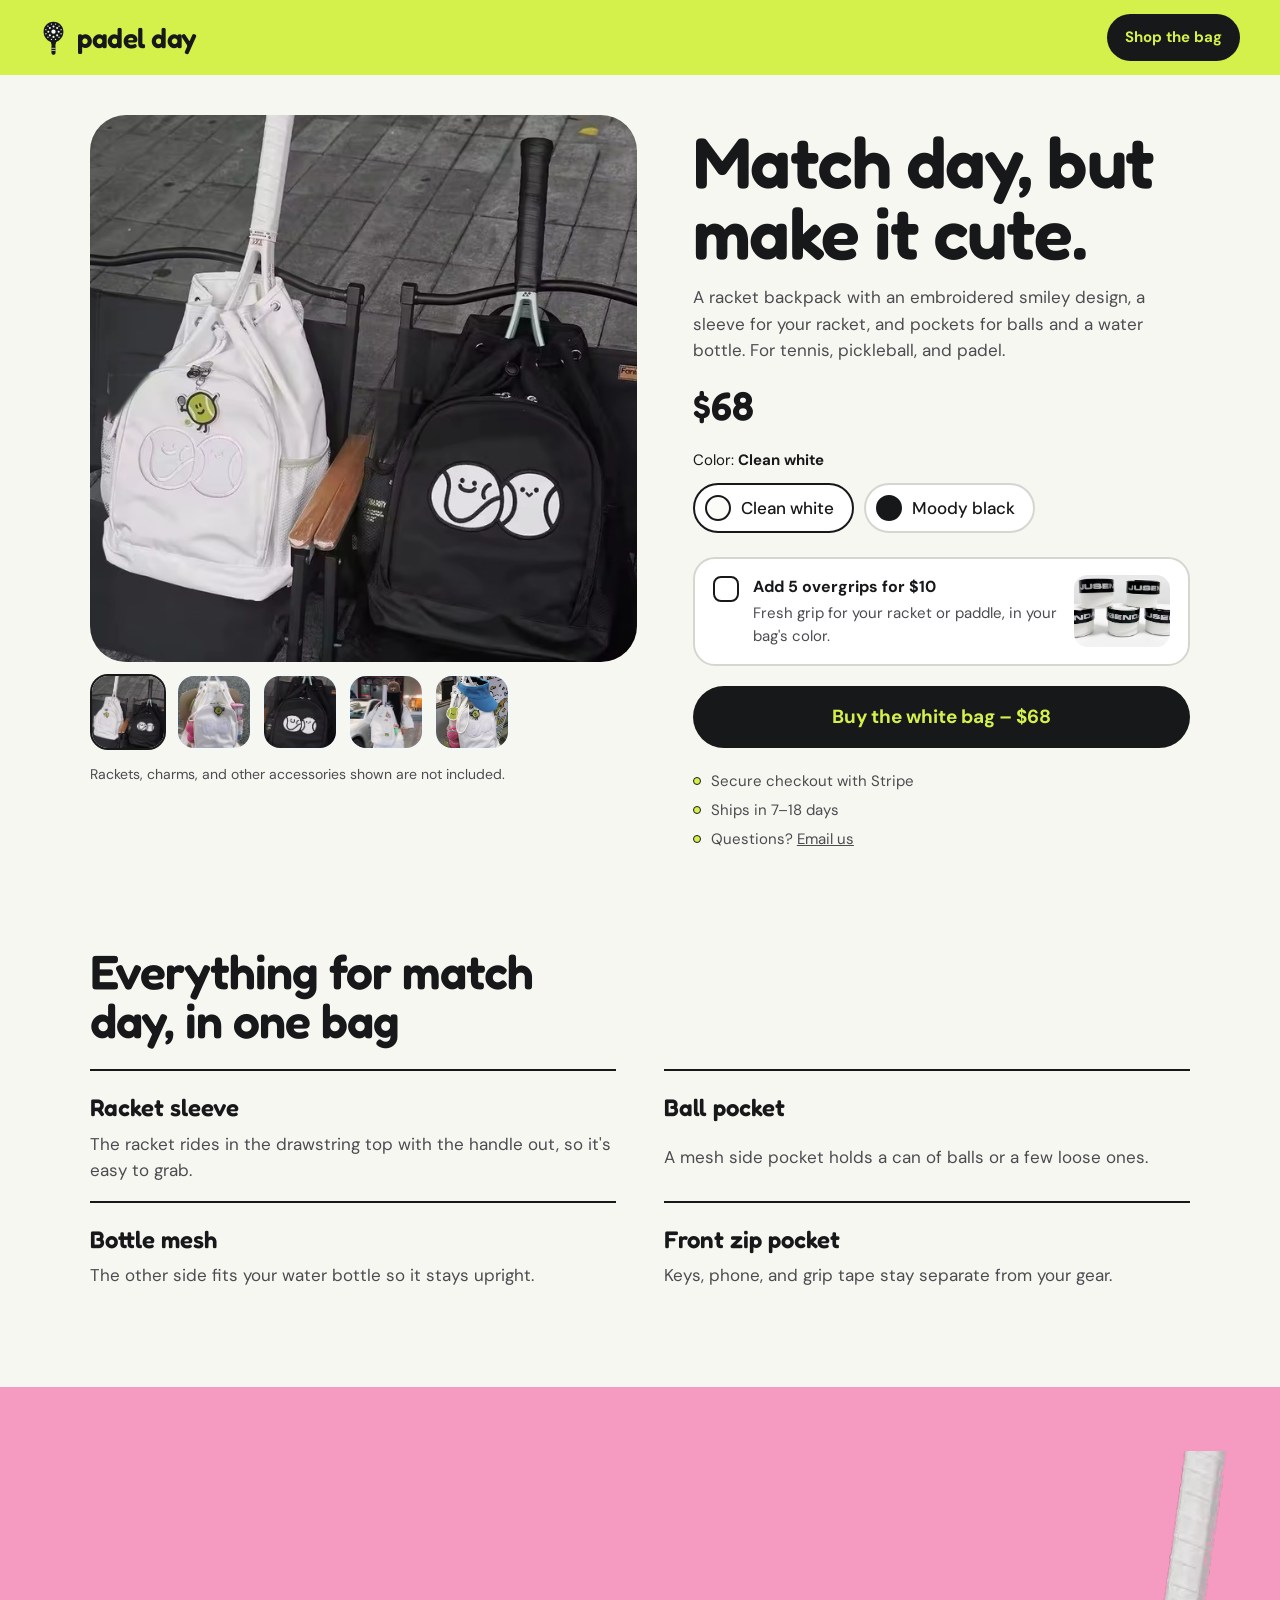
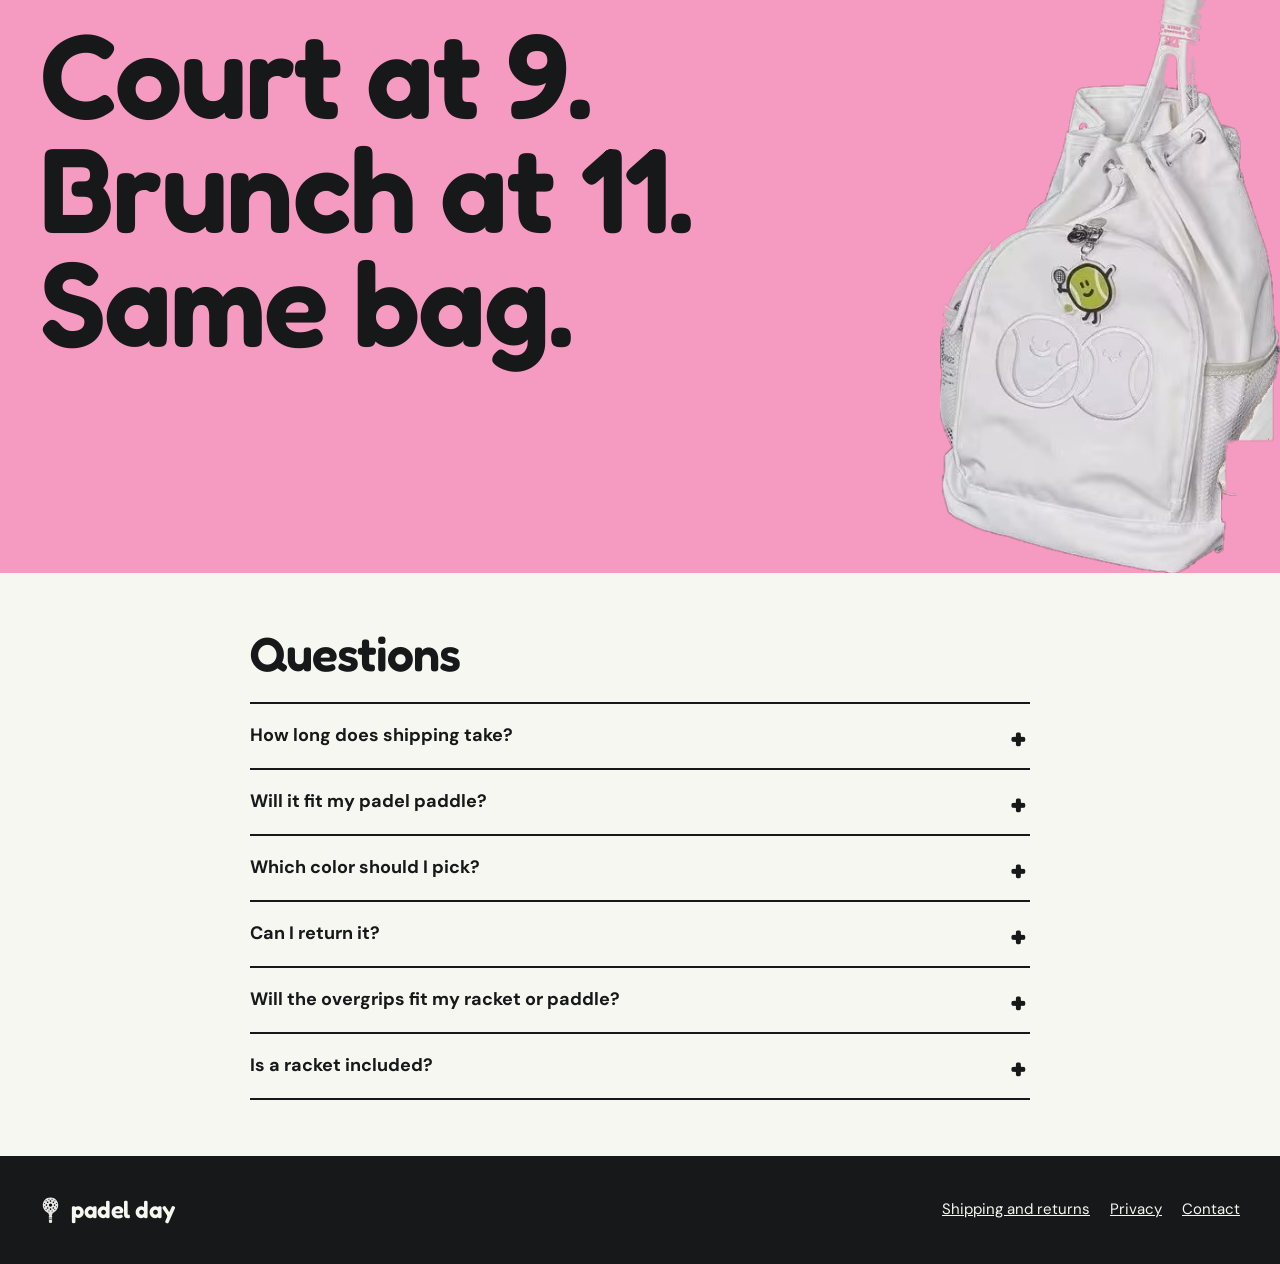
==== index.html @ 88f04462 "Add contact email and write shipping, returns, and privacy policies Replace every placeholder: conta" ====
<!doctype html>
<html lang="en">
<head>
<meta charset="utf-8">
<meta name="viewport" content="width=device-width, initial-scale=1, viewport-fit=cover">
<title>Padel Day | The cute racket backpack</title>
<meta name="description" content="A racket backpack with a cute embroidered design, a racket sleeve, ball pocket, and bottle mesh. For tennis, pickleball, and padel.">
<meta property="og:title" content="Padel Day | Match day, but make it cute">
<meta property="og:description" content="The cute racket backpack in clean white or moody black.">
<meta property="og:image" content="/images/both.jpg">
<link rel="icon" href="/favicon.svg" type="image/svg+xml">
<link rel="preconnect" href="https://fonts.googleapis.com">
<link rel="preconnect" href="https://fonts.gstatic.com" crossorigin>
<link href="https://fonts.googleapis.com/css2?family=Fredoka:wght@500;600&family=DM+Sans:opsz,wght@9..40,400;9..40,500;9..40,700&display=swap" rel="stylesheet">
<link rel="stylesheet" href="/styles.css">
<script src="/config.js"></script>
<script src="/pixel.js"></script>
</head>
<body>

<header class="site-header">
  <a class="brand" href="/" aria-label="Padel Day home">
    <img src="/logo-icon.svg" alt="" width="27" height="36">
    <span>padel day</span>
  </a>
  <a class="header-buy" href="#buy">Shop the bag</a>
</header>

<main>
  <section class="product" id="buy">
    <div class="gallery">
      <div class="gallery-main">
        <img id="main-image" src="/images/both.jpg" alt="White and black Padel Day racket backpacks side by side" width="900" height="900">
      </div>
      <div class="thumbs" role="group" aria-label="Product photos">
        <button type="button" class="thumb is-active" data-src="/images/both.jpg" data-alt="White and black Padel Day racket backpacks side by side" aria-label="Show both colors">
          <img src="/images/both.jpg" alt="" width="120" height="120">
        </button>
        <button type="button" class="thumb" data-src="/images/white.jpg" data-alt="White Padel Day racket backpack with ball and bottle in the side pockets" aria-label="Show the white bag">
          <img src="/images/white.jpg" alt="" width="120" height="116">
        </button>
        <button type="button" class="thumb" data-src="/images/black.jpg" data-alt="Black Padel Day racket backpack with a racket in the top" aria-label="Show the black bag">
          <img src="/images/black.jpg" alt="" width="90" height="136">
        </button>
        <button type="button" class="thumb" data-src="/images/lifestyle.jpg" data-alt="Someone wearing the white Padel Day racket backpack" aria-label="Show the bag being worn">
          <img src="/images/lifestyle.jpg" alt="" width="120" height="120">
        </button>
        <button type="button" class="thumb" data-src="/images/store.jpg" data-alt="White Padel Day racket backpack with a visor and balls" aria-label="Show the white bag styled with a visor">
          <img src="/images/store.jpg" alt="" width="90" height="120">
        </button>
      </div>
      <p class="gallery-note">Rackets, charms, and other accessories shown are not included.</p>
    </div>

    <div class="buy-box">
      <h1>Match day, but make it cute.</h1>
      <p class="lede">A racket backpack with an embroidered smiley design, a sleeve for your racket, and pockets for balls and a water bottle. For tennis, pickleball, and padel.</p>

      <p class="price"><span data-price>$68</span></p>

      <fieldset class="colors">
        <legend>Color: <strong id="color-name">Clean white</strong></legend>
        <div class="swatches">
          <label class="swatch">
            <input type="radio" name="color" value="white" checked>
            <span class="swatch-dot swatch-white" aria-hidden="true"></span>
            <span>Clean white</span>
          </label>
          <label class="swatch">
            <input type="radio" name="color" value="black">
            <span class="swatch-dot swatch-black" aria-hidden="true"></span>
            <span>Moody black</span>
          </label>
        </div>
      </fieldset>

      <label class="addon" id="addon" hidden>
        <input type="checkbox" id="addon-input">
        <span class="addon-box" aria-hidden="true"></span>
        <span class="addon-text">
          <strong>Add <span data-addon-name>5 overgrips</span> for <span data-addon-price>$10</span></strong>
          <span>Fresh grip for your racket or paddle, in your bag's color.</span>
          <span class="addon-note" data-addon-note></span>
        </span>
        <img class="addon-img" id="addon-img" src="/images/grips-white.jpg" alt="White overgrip rolls" width="720" height="410">
      </label>

      <a class="buy-button" id="buy-button" href="#">Buy the white bag</a>
      <p class="checkout-msg" id="checkout-msg" role="status" hidden></p>

      <ul class="assurances">
        <li>Secure checkout with Stripe</li>
        <li>Ships in <span data-shipping>7–18 days</span></li>
        <li>Questions? <a data-email href="mailto:jaylonw.lv@gmail.com">Email us</a></li>
      </ul>
    </div>
  </section>

  <section class="fits">
    <h2>Everything for match day, in one bag</h2>
    <dl class="fit-list">
      <div>
        <dt>Racket sleeve</dt>
        <dd>The racket rides in the drawstring top with the handle out, so it's easy to grab.</dd>
      </div>
      <div>
        <dt>Ball pocket</dt>
        <dd>A mesh side pocket holds a can of balls or a few loose ones.</dd>
      </div>
      <div>
        <dt>Bottle mesh</dt>
        <dd>The other side fits your water bottle so it stays upright.</dd>
      </div>
      <div>
        <dt>Front zip pocket</dt>
        <dd>Keys, phone, and grip tape stay separate from your gear.</dd>
      </div>
    </dl>
  </section>

  <section class="band" aria-label="Court to brunch">
    <p class="band-line">Court at 9.<br>Brunch at 11.<br>Same bag.</p>
    <img src="/images/white-cutout.png" alt="" width="374" height="795" loading="lazy">
  </section>

  <section class="faq">
    <h2>Questions</h2>
    <details>
      <summary>How long does shipping take?</summary>
      <p>Orders ship in <span data-shipping>7–18 days</span>. You'll get a tracking link by email once your bag is on the way.</p>
    </details>
    <details>
      <summary>Will it fit my padel paddle?</summary>
      <p>The bag is built around a racket sleeve in the drawstring top, and a padel paddle rides in the top the same way, with the handle out. Padel paddles are wider and thicker than tennis rackets, so if you're unsure about your model, <a data-email href="mailto:jaylonw.lv@gmail.com">email us</a> before you order and we'll help you check.</p>
    </details>
    <details>
      <summary>Which color should I pick?</summary>
      <p>Clean white is the brighter, cuter look. Moody black hides court dust and goes with everything.</p>
    </details>
    <details>
      <summary>Can I return it?</summary>
      <p>Yes. You have 30 days from delivery to return an unused bag in its original condition for a full refund. Email us first and we'll send you return instructions. If your bag arrives damaged or isn't what you ordered, we'll replace or refund it at no cost to you. See the full <a href="/policies">shipping and returns policy</a>.</p>
    </details>
    <details>
      <summary>Will the overgrips fit my racket or paddle?</summary>
      <p>Yes. Overgrips wrap over the handle of tennis rackets, pickleball paddles, and padel paddles. Regular players usually swap them every few weeks.</p>
    </details>
    <details>
      <summary>Is a racket included?</summary>
      <p>No. You get the bag, plus overgrips if you add them. The rackets and the bag charm in the photos are there to show how it looks in use.</p>
    </details>
  </section>
</main>

<footer class="site-footer">
  <div class="brand brand-footer">
    <img src="/logo-icon.svg" alt="" width="21" height="28">
    <span>padel day</span>
  </div>
  <nav aria-label="Footer">
    <a href="/policies">Shipping and returns</a>
    <a href="/policies#privacy">Privacy</a>
    <a data-email href="mailto:jaylonw.lv@gmail.com">Contact</a>
  </nav>
</footer>

<div class="sticky-buy" id="sticky-buy">
  <span><strong data-price>$68</strong> <span class="sticky-color" id="sticky-color">White</span></span>
  <a class="buy-button buy-button-small" href="#buy">Buy now</a>
</div>

<script src="/main.js"></script>
</body>
</html>
---- styles.css ----
:root {
  --lime: #D4F04A;
  --pink: #F59AC0;
  --ink: #17181A;
  --paper: #F7F7F2;
  --photo: #F2F7F7;
  --muted: #4A4C50;
  --display: "Fredoka", "Nunito", "Arial Rounded MT Bold", sans-serif;
  --body: "DM Sans", "Helvetica Neue", Helvetica, sans-serif;
  --radius-lg: 36px;
  --radius-pill: 999px;
}

*, *::before, *::after { box-sizing: border-box; }
html { scroll-behavior: smooth; scroll-padding-top: calc(80px + env(safe-area-inset-top, 0px)); }
body {
  margin: 0;
  background: var(--paper);
  color: var(--ink);
  font-family: var(--body);
  font-size: 17px;
  line-height: 1.55;
  -webkit-font-smoothing: antialiased;
  padding-bottom: calc(84px + env(safe-area-inset-bottom, 0px));
}
img { max-width: 100%; display: block; }
a { color: inherit; }
:focus-visible { outline: 3px solid var(--ink); outline-offset: 3px; border-radius: 6px; }

/* Header */
.site-header {
  position: sticky; top: 0; z-index: 10;
  display: flex; align-items: center; justify-content: space-between;
  padding: calc(14px + env(safe-area-inset-top, 0px)) 20px 14px;
  background: var(--lime);
}
.brand { display: inline-flex; align-items: center; gap: 10px; text-decoration: none; }
.brand span { font-family: var(--display); font-weight: 600; font-size: 28px; letter-spacing: -0.5px; line-height: 1; }
.header-buy {
  font-weight: 700; font-size: 15px; text-decoration: none;
  background: var(--ink); color: var(--lime);
  padding: 12px 18px; border-radius: var(--radius-pill); min-height: 44px; display: inline-flex; align-items: center;
}

/* Product */
.product {
  display: grid; grid-template-columns: minmax(0, 1fr); gap: 28px;
  padding: 20px 20px 48px;
  max-width: 1180px; margin: 0 auto;
}
.gallery-main {
  background: var(--photo); border-radius: var(--radius-lg); overflow: hidden;
  aspect-ratio: 1 / 1;
}
.gallery-main img { width: 100%; height: 100%; object-fit: cover; }
.thumbs { display: flex; gap: 10px; margin-top: 12px; overflow-x: auto; padding-bottom: 4px; }
.thumb {
  flex: none; width: 76px; height: 76px; padding: 0; border: 2px solid transparent; border-radius: 18px;
  background: var(--photo); overflow: hidden; cursor: pointer;
}
.thumb img { width: 100%; height: 100%; object-fit: cover; }
.thumb.is-active { border-color: var(--ink); }
.gallery-note { margin: 10px 0 0; font-size: 14px; color: var(--muted); }

.buy-box h1 {
  font-family: var(--display); font-weight: 600;
  font-size: clamp(44px, 9vw, 72px); line-height: 0.98; letter-spacing: -1.5px;
  margin: 0 0 16px; max-width: 12ch;
}
.lede { margin: 0 0 22px; color: var(--muted); max-width: 46ch; }
.price { display: flex; align-items: center; flex-wrap: wrap; gap: 12px; margin: 0 0 24px; }
.price [data-price] { font-family: var(--display); font-weight: 600; font-size: 40px; line-height: 1; }
.price-note { background: var(--pink); font-weight: 700; font-size: 14px; padding: 6px 12px; border-radius: var(--radius-pill); }

.colors { border: 0; padding: 0; margin: 0 0 24px; }
.colors legend { padding: 0; margin-bottom: 10px; font-size: 15px; }
.swatches { display: flex; gap: 10px; flex-wrap: wrap; }
.swatch {
  position: relative; display: inline-flex; align-items: center; gap: 10px;
  padding: 10px 18px 10px 10px; min-height: 48px;
  border: 2px solid #D5D6D0; border-radius: var(--radius-pill); background: #fff;
  cursor: pointer; font-weight: 500;
}
.swatch input { position: absolute; opacity: 0; inset: 0; margin: 0; cursor: pointer; }
.swatch:has(input:checked) { border-color: var(--ink); }
.swatch:has(input:focus-visible) { outline: 3px solid var(--ink); outline-offset: 3px; }
.swatch-dot { width: 26px; height: 26px; border-radius: 50%; border: 2px solid var(--ink); }
.swatch-white { background: #FBFBF8; }
.swatch-black { background: var(--ink); }

.addon {
  position: relative; display: flex; align-items: flex-start; gap: 14px;
  margin: 0 0 20px; padding: 16px 18px;
  background: #fff; border: 2px solid #D5D6D0; border-radius: 22px; cursor: pointer;
}
.addon[hidden] { display: none; }
.addon:has(input:checked) { border-color: var(--ink); background: #FBFDEB; }
.addon:has(input:focus-visible) { outline: 3px solid var(--ink); outline-offset: 3px; }
.addon input { position: absolute; opacity: 0; inset: 0; margin: 0; cursor: pointer; }
.addon-box {
  flex: none; width: 26px; height: 26px; margin-top: 1px;
  border: 2px solid var(--ink); border-radius: 8px; background: #fff;
}
.addon:has(input:checked) .addon-box {
  background: var(--ink) url("data:image/svg+xml,%3Csvg xmlns='http://www.w3.org/2000/svg' viewBox='0 0 24 24' fill='none' stroke='%23D4F04A' stroke-width='3.5' stroke-linecap='round' stroke-linejoin='round'%3E%3Cpath d='M5 12.5l4.5 4.5L19 7'/%3E%3C/svg%3E") center / 18px no-repeat;
}
.addon-text { display: grid; gap: 2px; font-size: 15px; color: var(--muted); }
.addon-text { flex: 1; }
.addon-text strong { color: var(--ink); font-size: 16px; }
.addon-note { font-size: 13px; }
.addon-note:empty { display: none; }
.addon-img {
  flex: none; width: 96px; height: 72px; object-fit: cover;
  border-radius: 14px; background: #fff;
}

.buy-button {
  display: flex; align-items: center; justify-content: center;
  width: 100%; min-height: 60px; padding: 16px 28px;
  background: var(--ink); color: var(--lime);
  font-weight: 700; font-size: 19px; text-decoration: none; text-align: center;
  border-radius: var(--radius-pill);
  transition: transform 0.12s ease;
}
.buy-button:active { transform: scale(0.98); }
.checkout-msg { margin: 12px 0 0; font-size: 15px; background: #FFF4CC; padding: 10px 14px; border-radius: 14px; }
.assurances { list-style: none; padding: 0; margin: 22px 0 0; display: grid; gap: 6px; font-size: 15px; color: var(--muted); }
.assurances li::before { content: ""; display: inline-block; width: 8px; height: 8px; margin-right: 10px; border-radius: 50%; background: var(--lime); border: 1.5px solid var(--ink); vertical-align: 1px; }

/* What fits */
.fits { max-width: 1180px; margin: 0 auto; padding: 24px 20px 56px; }
.fits h2, .faq h2 {
  font-family: var(--display); font-weight: 600; font-size: clamp(32px, 6vw, 48px);
  line-height: 1.02; letter-spacing: -1px; margin: 0 0 24px; max-width: 18ch;
}
.fit-list { margin: 0; display: grid; gap: 0; }
.fit-list > div { padding: 18px 0; border-top: 2px solid var(--ink); display: grid; gap: 4px; }
.fit-list dt { font-family: var(--display); font-weight: 600; font-size: 24px; }
.fit-list dd { margin: 0; color: var(--muted); max-width: 52ch; }

/* The bold moment */
.band {
  background: var(--pink); overflow: hidden;
  display: grid; grid-template-columns: 1fr auto; align-items: end;
  padding: 48px 0 0 20px; gap: 12px;
}
.band-line {
  margin: 0 0 48px; align-self: center;
  font-family: var(--display); font-weight: 600;
  font-size: clamp(44px, 11vw, 120px); line-height: 0.95; letter-spacing: -2px;
}
.band img { width: clamp(140px, 30vw, 340px); height: auto; }

/* FAQ */
.faq { max-width: 820px; margin: 0 auto; padding: 56px 20px; }
.faq details { border-top: 2px solid var(--ink); }
.faq details:last-of-type { border-bottom: 2px solid var(--ink); }
.faq summary {
  cursor: pointer; list-style: none; padding: 18px 40px 18px 0; position: relative;
  font-weight: 700; font-size: 18px; min-height: 44px;
}
.faq summary::-webkit-details-marker { display: none; }
.faq summary::after {
  content: "+"; position: absolute; right: 4px; top: 50%; transform: translateY(-50%);
  font-family: var(--display); font-size: 30px; line-height: 1; transition: transform 0.2s ease;
}
.faq details[open] summary::after { transform: translateY(-50%) rotate(45deg); }
.faq details p { margin: 0 0 20px; color: var(--muted); max-width: 60ch; }

/* Footer */
.site-footer {
  background: var(--ink); color: var(--paper);
  padding: 40px 20px; display: flex; flex-wrap: wrap; gap: 20px; align-items: center; justify-content: space-between;
}
.brand-footer img { filter: invert(1); }
.brand-footer span { font-size: 24px; }
.site-footer nav { display: flex; flex-wrap: wrap; gap: 8px 20px; font-size: 15px; }

/* Sticky buy bar (mobile) */
.sticky-buy {
  position: fixed; left: 0; right: 0; bottom: 0; z-index: 20;
  display: flex; align-items: center; justify-content: space-between; gap: 16px;
  padding: 12px 16px calc(12px + env(safe-area-inset-bottom, 0px));
  background: var(--paper); border-top: 2px solid var(--ink);
  transform: translateY(110%); transition: transform 0.25s ease;
}
.sticky-buy.is-visible { transform: translateY(0); }
.sticky-buy strong { font-family: var(--display); font-weight: 600; font-size: 24px; }
.sticky-color { color: var(--muted); font-size: 15px; margin-left: 4px; }
.buy-button-small { width: auto; min-height: 48px; font-size: 16px; padding: 12px 24px; }

/* Desktop */
@media (min-width: 900px) {
  body { padding-bottom: 0; }
  .site-header { padding-left: 40px; padding-right: 40px; }
  .product { grid-template-columns: minmax(0, 1.1fr) minmax(0, 1fr); gap: 56px; padding: 40px 40px 72px; align-items: start; }
  .buy-box { position: sticky; top: 100px; padding-top: 12px; }
  .fits { padding: 24px 40px 80px; }
  .fit-list { grid-template-columns: 1fr 1fr; column-gap: 48px; }
  .band { padding: 64px 0 0 40px; }
  .site-footer { padding: 40px; }
  .sticky-buy { display: none; }
}

@media (prefers-reduced-motion: reduce) {
  html { scroll-behavior: auto; }
  * { transition: none !important; }
}
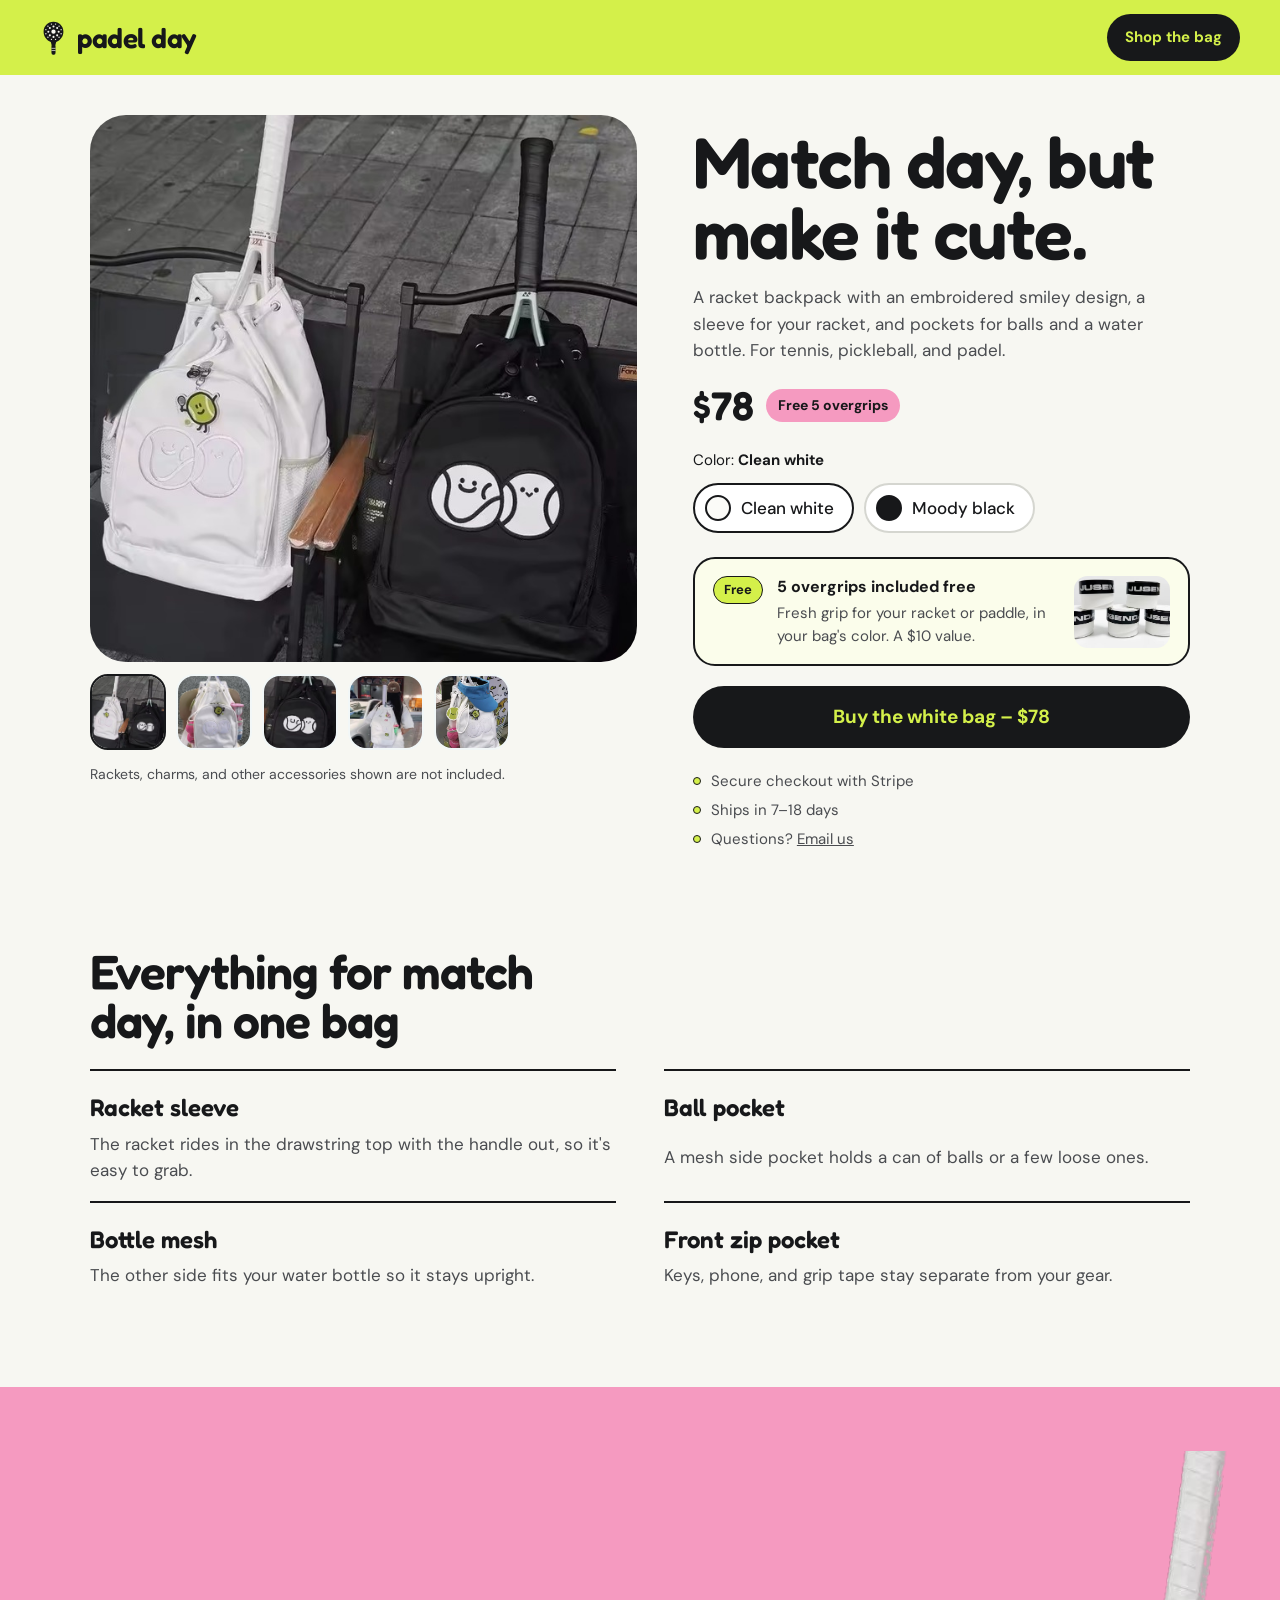
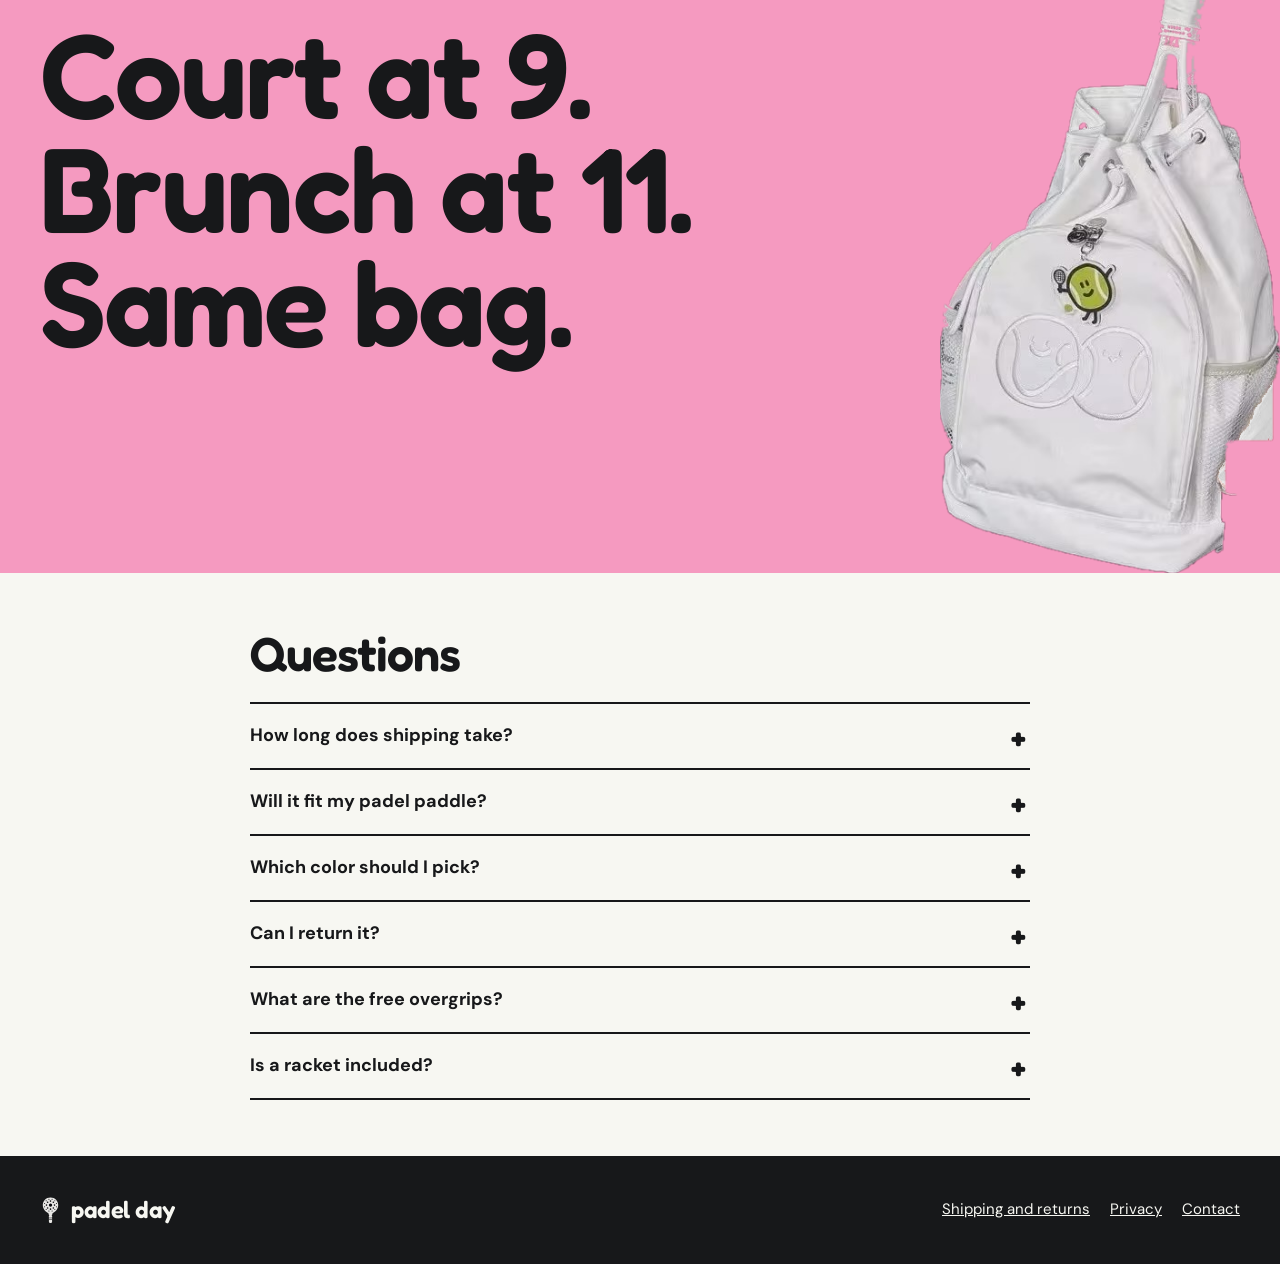
==== commit ab7429b2: "Price at $78 with 5 free overgrips included Replace the optional +$10 overgrip add-on with a free gi" ====
--- a/index.html
+++ b/index.html
@@ -6,7 +6,7 @@
 <title>Padel Day | The cute racket backpack</title>
 <meta name="description" content="A racket backpack with a cute embroidered design, a racket sleeve, ball pocket, and bottle mesh. For tennis, pickleball, and padel.">
 <meta property="og:title" content="Padel Day | Match day, but make it cute">
-<meta property="og:description" content="The cute racket backpack in clean white or moody black.">
+<meta property="og:description" content="The cute racket backpack in clean white or moody black, with 5 free overgrips.">
 <meta property="og:image" content="/images/both.jpg">
 <link rel="icon" href="/favicon.svg" type="image/svg+xml">
 <link rel="preconnect" href="https://fonts.googleapis.com">
@@ -56,7 +56,7 @@
       <h1>Match day, but make it cute.</h1>
       <p class="lede">A racket backpack with an embroidered smiley design, a sleeve for your racket, and pockets for balls and a water bottle. For tennis, pickleball, and padel.</p>
 
-      <p class="price"><span data-price>$68</span></p>
+      <p class="price"><span data-price>$78</span> <span class="price-note" id="gift-pill" hidden>Free <span data-gift-name>5 overgrips</span></span></p>
 
       <fieldset class="colors">
         <legend>Color: <strong id="color-name">Clean white</strong></legend>
@@ -74,18 +74,16 @@
         </div>
       </fieldset>
 
-      <label class="addon" id="addon" hidden>
-        <input type="checkbox" id="addon-input">
-        <span class="addon-box" aria-hidden="true"></span>
-        <span class="addon-text">
-          <strong>Add <span data-addon-name>5 overgrips</span> for <span data-addon-price>$10</span></strong>
-          <span>Fresh grip for your racket or paddle, in your bag's color.</span>
-          <span class="addon-note" data-addon-note></span>
+      <div class="gift" id="gift" hidden>
+        <span class="gift-badge" aria-hidden="true">Free</span>
+        <span class="gift-text">
+          <strong><span data-gift-name>5 overgrips</span> included free</strong>
+          <span>Fresh grip for your racket or paddle, in your bag's color. A <span data-gift-value>$10</span> value.</span>
         </span>
-        <img class="addon-img" id="addon-img" src="/images/grips-white.jpg" alt="White overgrip rolls" width="720" height="410">
-      </label>
+        <img class="gift-img" id="gift-img" src="/images/grips-white.jpg" alt="White overgrip rolls" width="720" height="410">
+      </div>
 
-      <a class="buy-button" id="buy-button" href="#">Buy the white bag</a>
+      <a class="buy-button" id="buy-button" href="#">Buy the white bag – $78</a>
       <p class="checkout-msg" id="checkout-msg" role="status" hidden></p>
 
       <ul class="assurances">
@@ -142,12 +140,12 @@
       <p>Yes. You have 30 days from delivery to return an unused bag in its original condition for a full refund. Email us first and we'll send you return instructions. If your bag arrives damaged or isn't what you ordered, we'll replace or refund it at no cost to you. See the full <a href="/policies">shipping and returns policy</a>.</p>
     </details>
     <details>
-      <summary>Will the overgrips fit my racket or paddle?</summary>
-      <p>Yes. Overgrips wrap over the handle of tennis rackets, pickleball paddles, and padel paddles. Regular players usually swap them every few weeks.</p>
+      <summary>What are the free overgrips?</summary>
+      <p>Every bag comes with 5 overgrips in your bag's color, free. They wrap over the handle of tennis rackets, pickleball paddles, and padel paddles, and regular players usually swap them every few weeks.</p>
     </details>
     <details>
       <summary>Is a racket included?</summary>
-      <p>No. You get the bag, plus overgrips if you add them. The rackets and the bag charm in the photos are there to show how it looks in use.</p>
+      <p>No. You get the bag and 5 overgrips. The rackets and the bag charm in the photos are there to show how it looks in use.</p>
     </details>
   </section>
 </main>
@@ -165,7 +163,7 @@
 </footer>
 
 <div class="sticky-buy" id="sticky-buy">
-  <span><strong data-price>$68</strong> <span class="sticky-color" id="sticky-color">White</span></span>
+  <span><strong data-price>$78</strong> <span class="sticky-color" id="sticky-color">White</span></span>
   <a class="buy-button buy-button-small" href="#buy">Buy now</a>
 </div>
 
--- a/styles.css
+++ b/styles.css
@@ -88,31 +88,24 @@
 .swatch-white { background: #FBFBF8; }
 .swatch-black { background: var(--ink); }
 
-.addon {
-  position: relative; display: flex; align-items: flex-start; gap: 14px;
+.gift {
+  display: flex; align-items: center; gap: 14px;
   margin: 0 0 20px; padding: 16px 18px;
-  background: #fff; border: 2px solid #D5D6D0; border-radius: 22px; cursor: pointer;
-}
-.addon[hidden] { display: none; }
-.addon:has(input:checked) { border-color: var(--ink); background: #FBFDEB; }
-.addon:has(input:focus-visible) { outline: 3px solid var(--ink); outline-offset: 3px; }
-.addon input { position: absolute; opacity: 0; inset: 0; margin: 0; cursor: pointer; }
-.addon-box {
-  flex: none; width: 26px; height: 26px; margin-top: 1px;
-  border: 2px solid var(--ink); border-radius: 8px; background: #fff;
-}
-.addon:has(input:checked) .addon-box {
-  background: var(--ink) url("data:image/svg+xml,%3Csvg xmlns='http://www.w3.org/2000/svg' viewBox='0 0 24 24' fill='none' stroke='%23D4F04A' stroke-width='3.5' stroke-linecap='round' stroke-linejoin='round'%3E%3Cpath d='M5 12.5l4.5 4.5L19 7'/%3E%3C/svg%3E") center / 18px no-repeat;
-}
-.addon-text { display: grid; gap: 2px; font-size: 15px; color: var(--muted); }
-.addon-text { flex: 1; }
-.addon-text strong { color: var(--ink); font-size: 16px; }
-.addon-note { font-size: 13px; }
-.addon-note:empty { display: none; }
-.addon-img {
+  background: #FBFDEB; border: 2px solid var(--ink); border-radius: 22px;
+}
+.gift[hidden] { display: none; }
+.gift-badge {
+  flex: none; align-self: flex-start; margin-top: 1px;
+  background: var(--lime); border: 1.5px solid var(--ink); border-radius: var(--radius-pill);
+  font-weight: 700; font-size: 13px; padding: 3px 10px;
+}
+.gift-text { flex: 1; display: grid; gap: 2px; font-size: 15px; color: var(--muted); }
+.gift-text strong { color: var(--ink); font-size: 16px; }
+.gift-img {
   flex: none; width: 96px; height: 72px; object-fit: cover;
   border-radius: 14px; background: #fff;
 }
+.price-note[hidden] { display: none; }
 
 .buy-button {
   display: flex; align-items: center; justify-content: center;
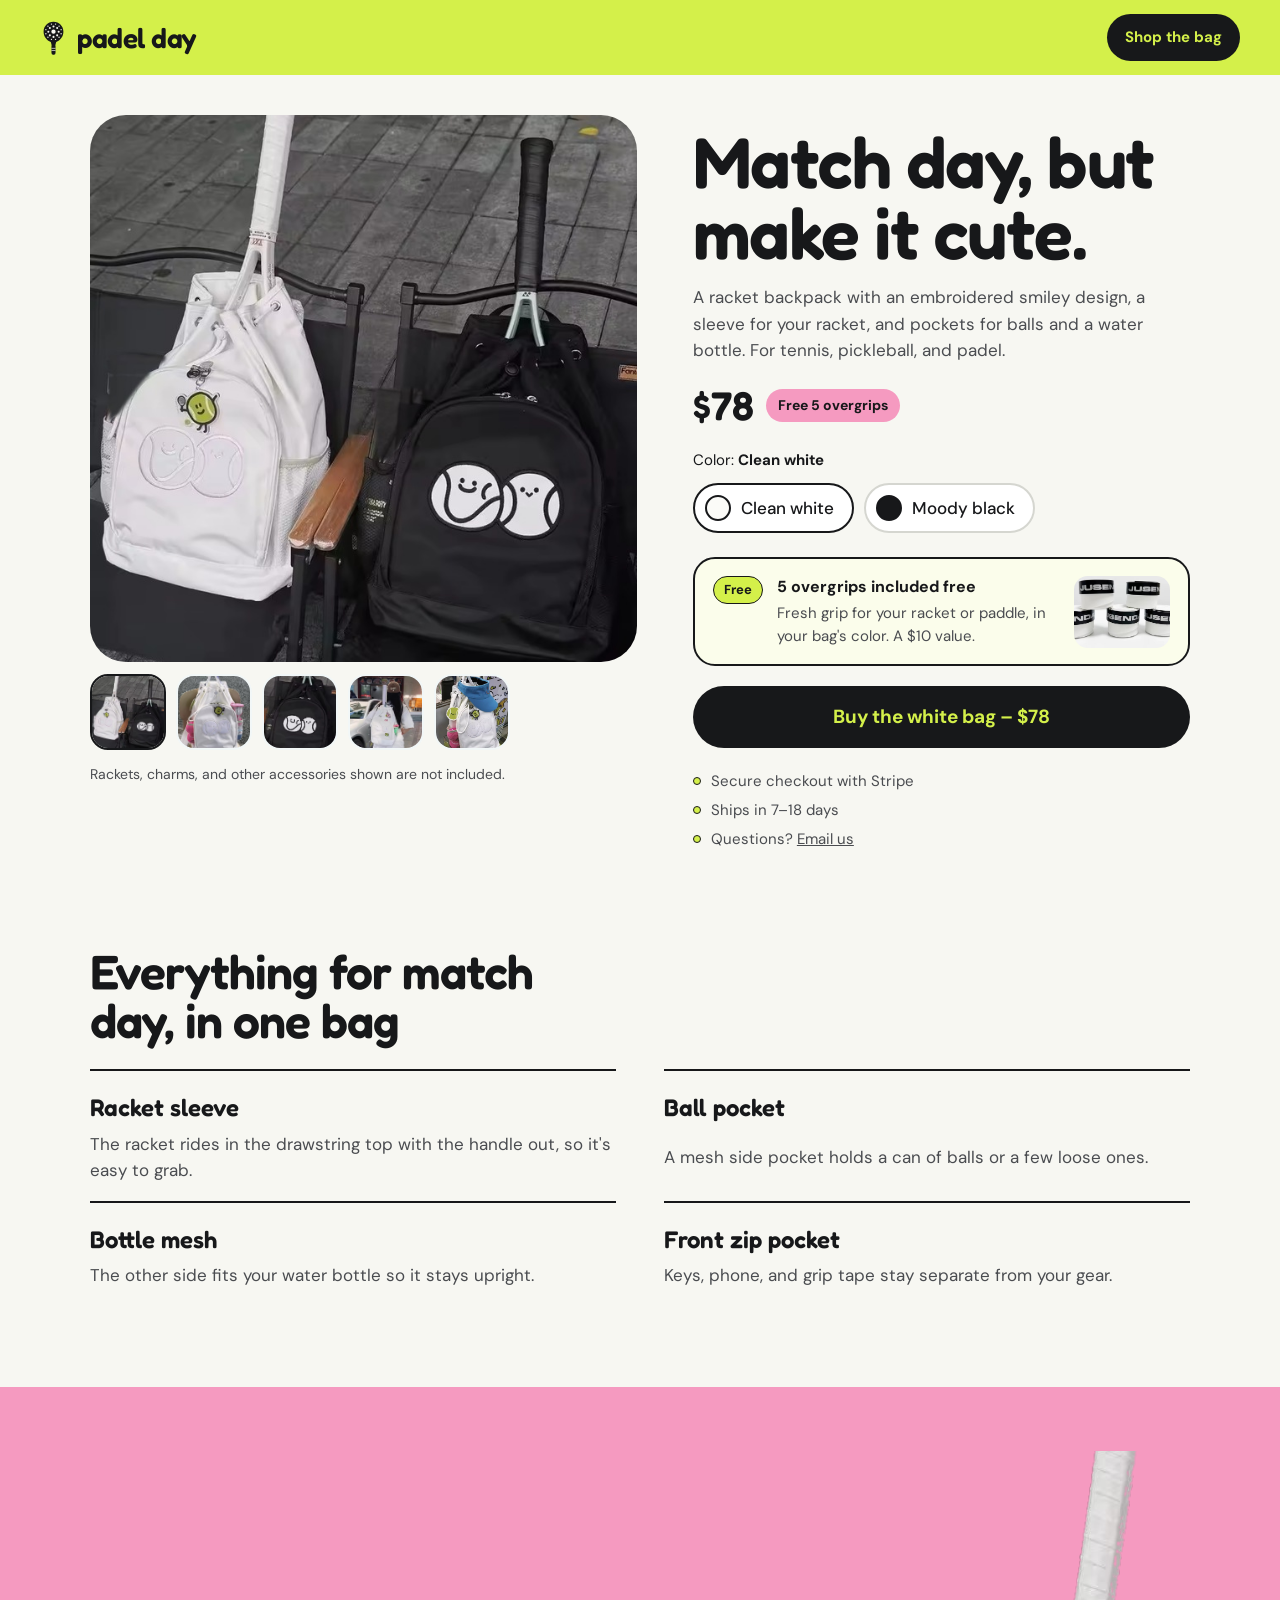
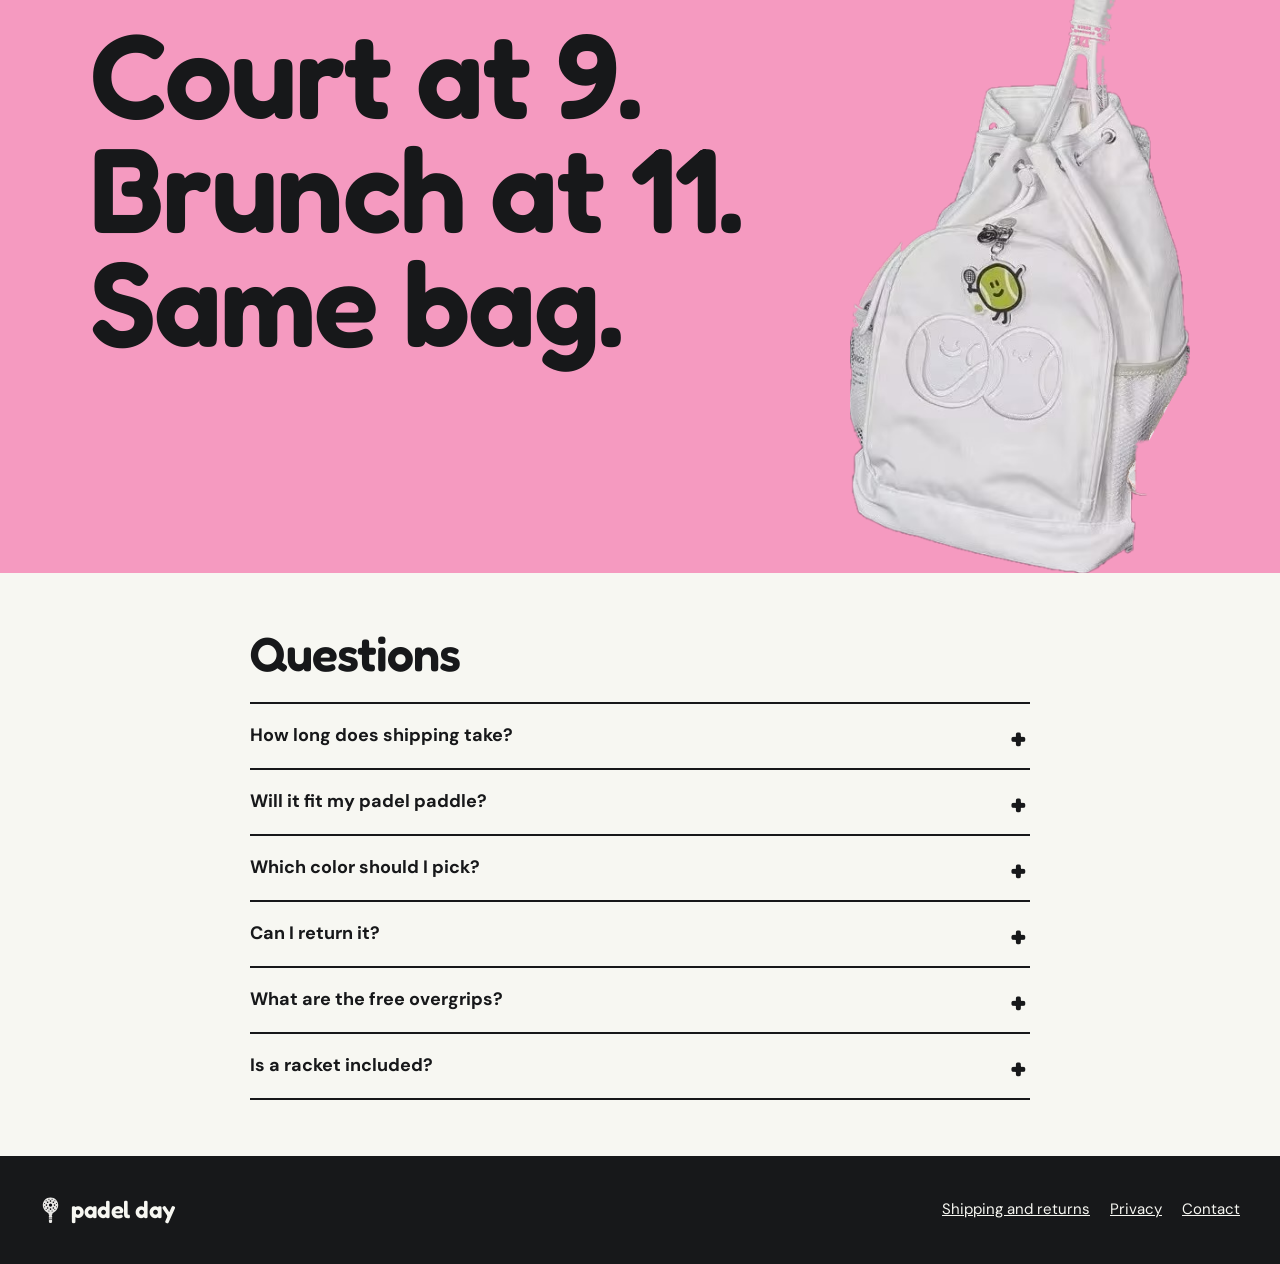
==== commit 28ccc9c1: "Keep the court-to-brunch bag fully on screen Align the pink band's text and cutout with the product " ====
--- a/index.html
+++ b/index.html
@@ -5,6 +5,7 @@
 <meta name="viewport" content="width=device-width, initial-scale=1, viewport-fit=cover">
 <title>Padel Day | The cute racket backpack</title>
 <meta name="description" content="A racket backpack with a cute embroidered design, a racket sleeve, ball pocket, and bottle mesh. For tennis, pickleball, and padel.">
+<meta name="facebook-domain-verification" content="j97y4r4t9zekug09rx6yu36ft6sss3" />
 <meta property="og:title" content="Padel Day | Match day, but make it cute">
 <meta property="og:description" content="The cute racket backpack in clean white or moody black, with 5 free overgrips.">
 <meta property="og:image" content="/images/both.jpg">
@@ -117,7 +118,7 @@
   </section>
 
   <section class="band" aria-label="Court to brunch">
-    <p class="band-line">Court at 9.<br>Brunch at 11.<br>Same bag.</p>
+    <p class="band-line">Court at 9.<br>Brunch at&nbsp;11.<br>Same bag.</p>
     <img src="/images/white-cutout.png" alt="" width="374" height="795" loading="lazy">
   </section>
 
--- a/styles.css
+++ b/styles.css
@@ -135,14 +135,14 @@
 .band {
   background: var(--pink); overflow: hidden;
   display: grid; grid-template-columns: 1fr auto; align-items: end;
-  padding: 48px 0 0 20px; gap: 12px;
+  padding: 48px 16px 0 20px; gap: 12px;
 }
 .band-line {
   margin: 0 0 48px; align-self: center;
   font-family: var(--display); font-weight: 600;
   font-size: clamp(44px, 11vw, 120px); line-height: 0.95; letter-spacing: -2px;
 }
-.band img { width: clamp(140px, 30vw, 340px); height: auto; }
+.band img { display: block; justify-self: end; width: clamp(130px, 30vw, 340px); height: auto; }
 
 /* FAQ */
 .faq { max-width: 820px; margin: 0 auto; padding: 56px 20px; }
@@ -190,7 +190,8 @@
   .buy-box { position: sticky; top: 100px; padding-top: 12px; }
   .fits { padding: 24px 40px 80px; }
   .fit-list { grid-template-columns: 1fr 1fr; column-gap: 48px; }
-  .band { padding: 64px 0 0 40px; }
+  /* Line the text and bag up with the product section's edges instead of the screen's */
+  .band { padding: 64px max(40px, calc(50% - 550px)) 0; column-gap: 40px; }
   .site-footer { padding: 40px; }
   .sticky-buy { display: none; }
 }
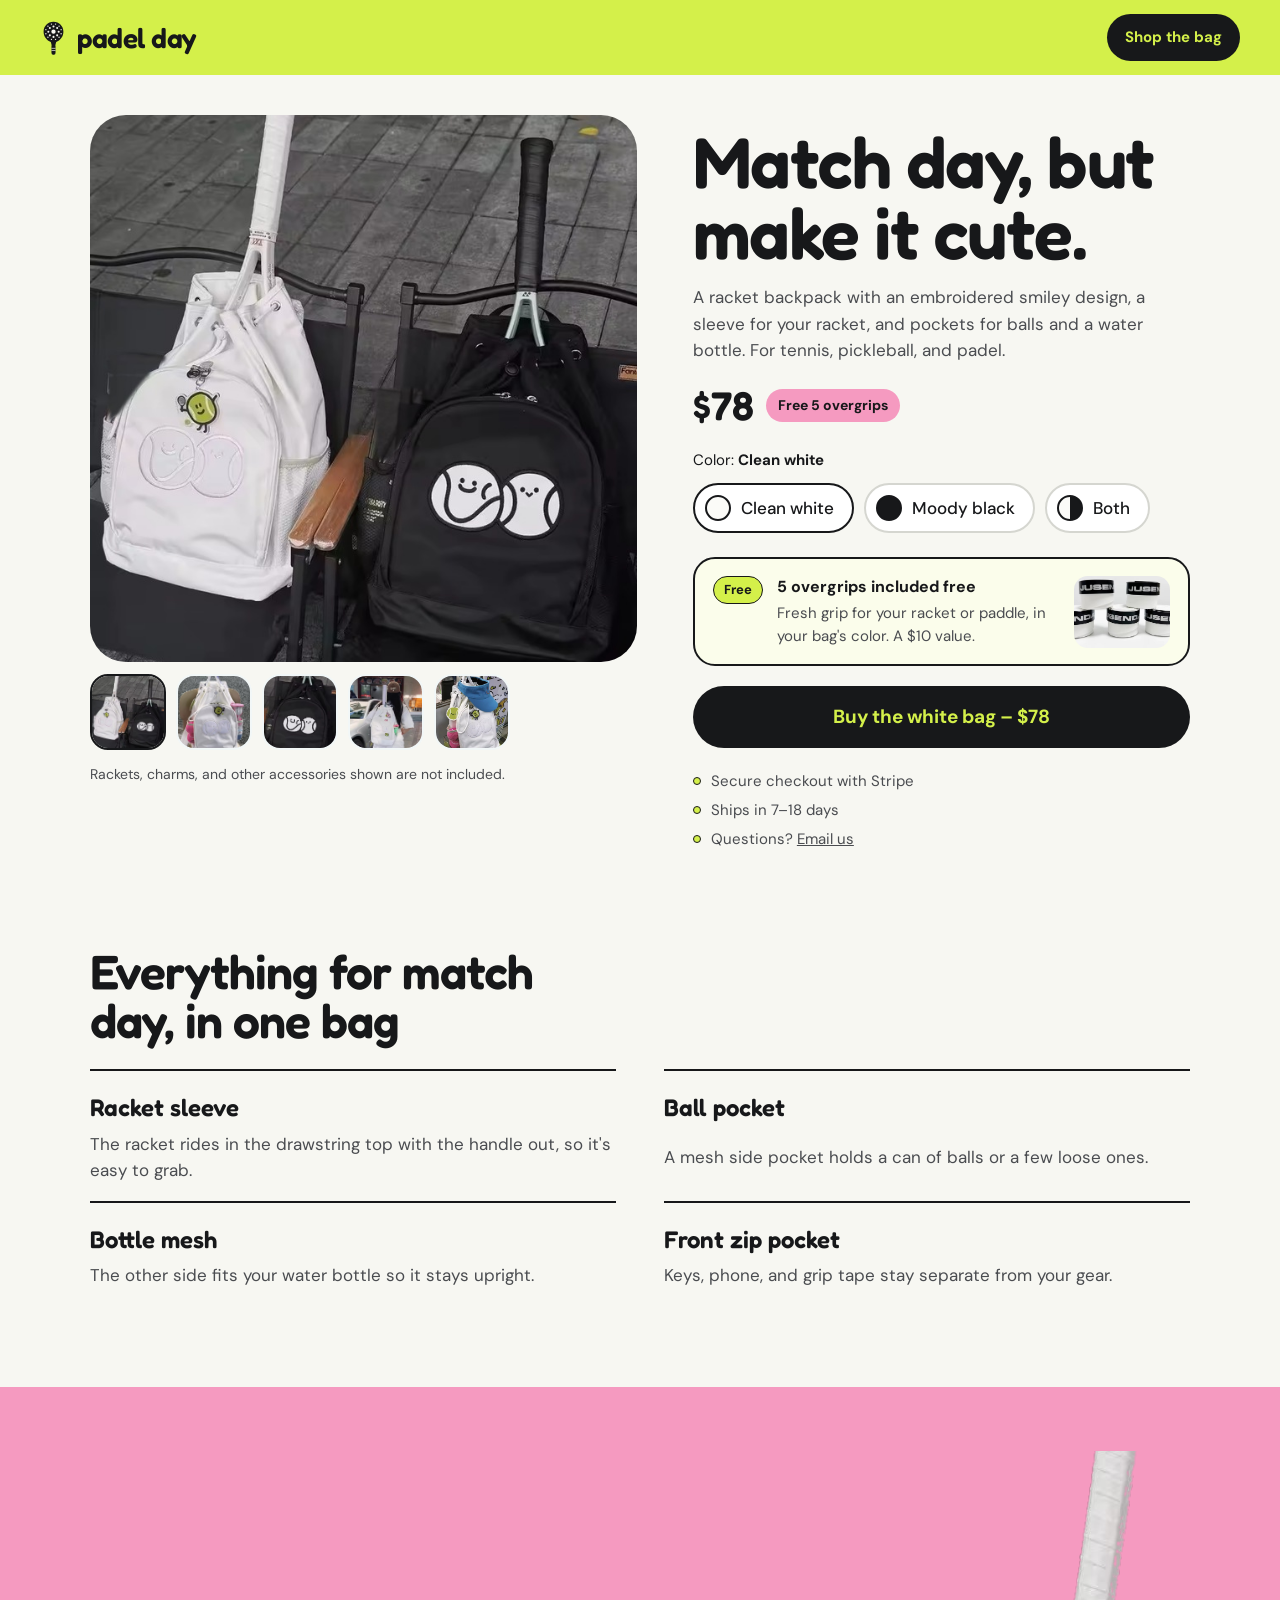
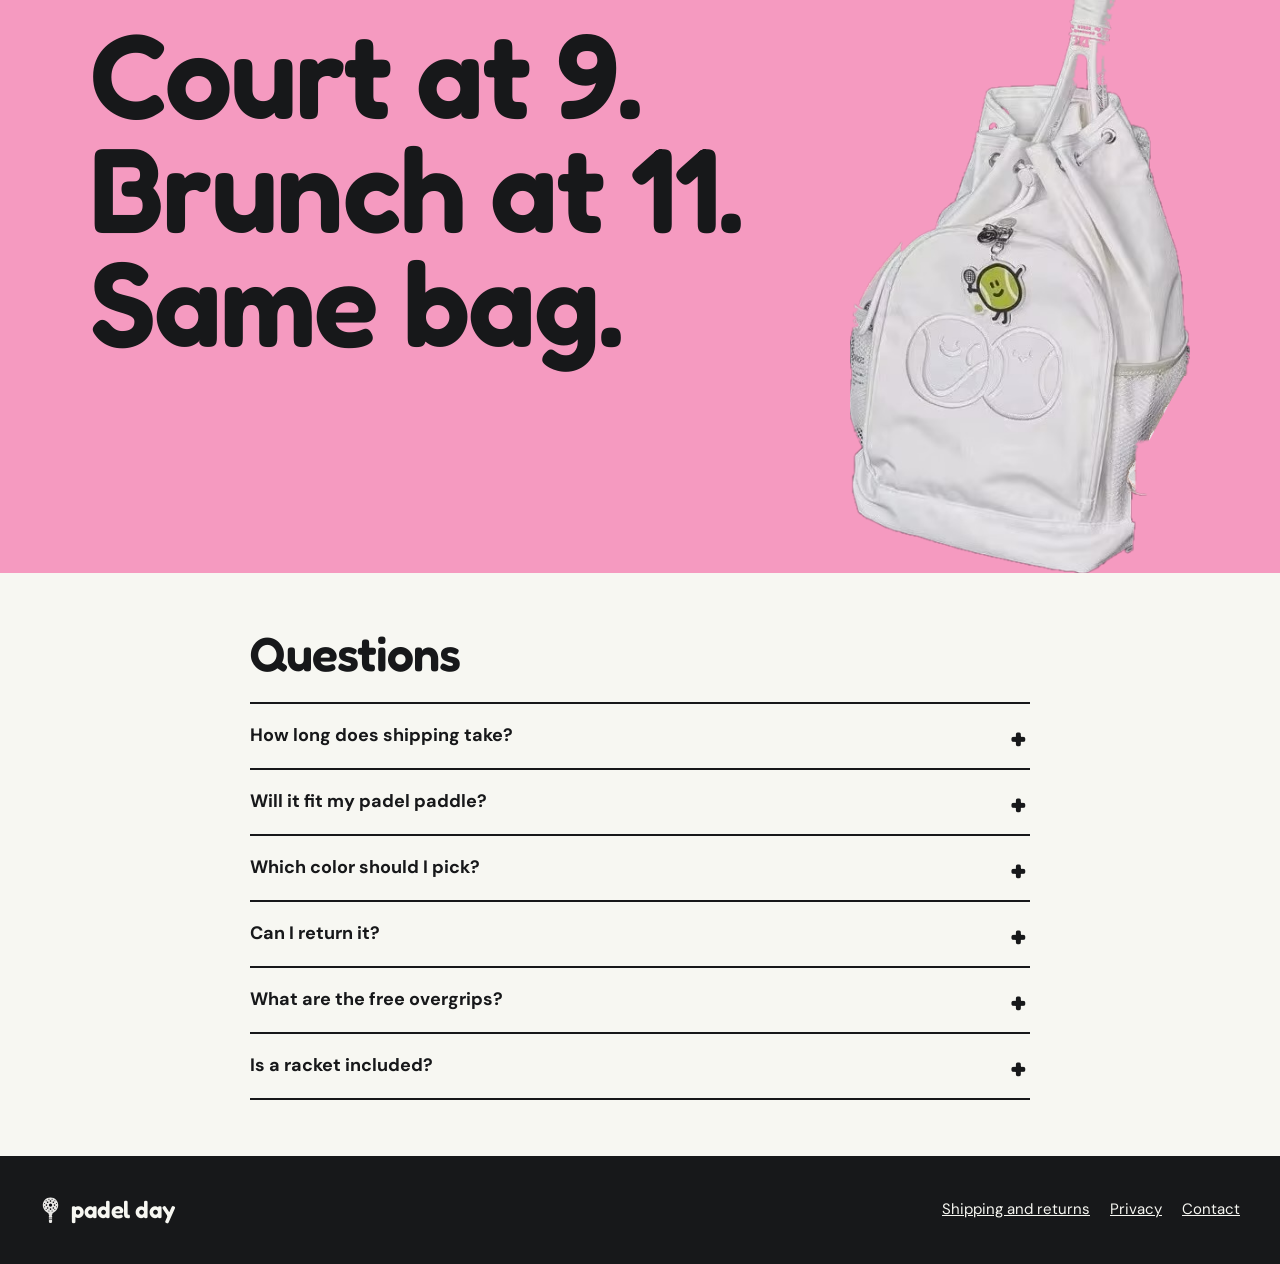
==== commit a625a7c5: "Add the Grip Drop overgrip subscription, hidden until its link is set 8 overgrips every 2 months for" ====
--- a/index.html
+++ b/index.html
@@ -57,7 +57,7 @@
       <h1>Match day, but make it cute.</h1>
       <p class="lede">A racket backpack with an embroidered smiley design, a sleeve for your racket, and pockets for balls and a water bottle. For tennis, pickleball, and padel.</p>
 
-      <p class="price"><span data-price>$78</span> <span class="price-note" id="gift-pill" hidden>Free <span data-gift-name>5 overgrips</span></span></p>
+      <p class="price"><span data-price>$78</span><s class="price-was" id="price-was" hidden></s> <span class="price-note" id="gift-pill" hidden>Free <span data-gift-name>5 overgrips</span></span></p>
 
       <fieldset class="colors">
         <legend>Color: <strong id="color-name">Clean white</strong></legend>
@@ -72,14 +72,19 @@
             <span class="swatch-dot swatch-black" aria-hidden="true"></span>
             <span>Moody black</span>
           </label>
+          <label class="swatch" id="swatch-both" hidden>
+            <input type="radio" name="color" value="both">
+            <span class="swatch-dot swatch-both" aria-hidden="true"></span>
+            <span>Both</span>
+          </label>
         </div>
       </fieldset>
 
       <div class="gift" id="gift" hidden>
         <span class="gift-badge" aria-hidden="true">Free</span>
         <span class="gift-text">
-          <strong><span data-gift-name>5 overgrips</span> included free</strong>
-          <span>Fresh grip for your racket or paddle, in your bag's color. A <span data-gift-value>$10</span> value.</span>
+          <strong><span id="gift-count" data-gift-name>5 overgrips</span> included free</strong>
+          <span id="gift-detail">Fresh grip for your racket or paddle, in your bag's color. A <span data-gift-value>$10</span> value.</span>
         </span>
         <img class="gift-img" id="gift-img" src="/images/grips-white.jpg" alt="White overgrip rolls" width="720" height="410">
       </div>
@@ -117,6 +122,22 @@
     </dl>
   </section>
 
+  <section class="drop" id="grip-drop" hidden>
+    <img class="drop-img" src="/images/grips-black.jpg" alt="Rolls of overgrip" width="720" height="410" loading="lazy">
+    <div class="drop-body">
+      <span class="drop-kicker">The Grip Drop</span>
+      <h2>Never play on a slick grip again.</h2>
+      <p>Your free overgrips last about 3 weeks. The Grip Drop picks up from there: <span data-drop-grips>8</span> fresh overgrips every <span data-drop-every>2 months</span>, in your bag's color.</p>
+      <ul class="drop-points">
+        <li><strong data-drop-price>$18</strong> every <span data-drop-every>2 months</span>, about <span data-drop-each>$2.25</span> a grip</li>
+        <li>Free shipping</li>
+        <li>Skip or cancel anytime</li>
+      </ul>
+      <a class="buy-button drop-button" id="drop-button" href="#">Start the Grip Drop</a>
+      <p class="drop-fine">Renews every <span data-drop-every>2 months</span> until you cancel. <a href="/policies#grip-drop">Subscription terms</a></p>
+    </div>
+  </section>
+
   <section class="band" aria-label="Court to brunch">
     <p class="band-line">Court at 9.<br>Brunch at&nbsp;11.<br>Same bag.</p>
     <img src="/images/white-cutout.png" alt="" width="374" height="795" loading="lazy">
@@ -134,7 +155,7 @@
     </details>
     <details>
       <summary>Which color should I pick?</summary>
-      <p>Clean white is the brighter, cuter look. Moody black hides court dust and goes with everything.</p>
+      <p>Clean white is the brighter, cuter look. Moody black hides court dust and goes with everything.<span data-both-faq hidden> Can't decide? Get both for <span data-both-price>$148</span>, one for you and one to gift.</span></p>
     </details>
     <details>
       <summary>Can I return it?</summary>
@@ -143,6 +164,10 @@
     <details>
       <summary>What are the free overgrips?</summary>
       <p>Every bag comes with 5 overgrips in your bag's color, free. They wrap over the handle of tennis rackets, pickleball paddles, and padel paddles, and regular players usually swap them every few weeks.</p>
+    </details>
+    <details data-drop-faq hidden>
+      <summary>What's the Grip Drop?</summary>
+      <p>A subscription for fresh overgrips: <span data-drop-grips>8</span> grips every <span data-drop-every>2 months</span> for <span data-drop-price>$18</span>, shipped free, in the color you choose. It renews until you cancel, and you can skip or cancel anytime. See the <a href="/policies#grip-drop">subscription terms</a>.</p>
     </details>
     <details>
       <summary>Is a racket included?</summary>
@@ -159,6 +184,7 @@
   <nav aria-label="Footer">
     <a href="/policies">Shipping and returns</a>
     <a href="/policies#privacy">Privacy</a>
+    <a data-manage-sub href="#" hidden>Manage subscription</a>
     <a data-email href="mailto:jaylonw.lv@gmail.com">Contact</a>
   </nav>
 </footer>
--- a/styles.css
+++ b/styles.css
@@ -87,6 +87,9 @@
 .swatch-dot { width: 26px; height: 26px; border-radius: 50%; border: 2px solid var(--ink); }
 .swatch-white { background: #FBFBF8; }
 .swatch-black { background: var(--ink); }
+.swatch-both { background: linear-gradient(90deg, #FBFBF8 50%, var(--ink) 50%); }
+.swatch[hidden] { display: none; }
+.price-was { margin-left: 10px; color: var(--muted); font-size: 22px; }
 
 .gift {
   display: flex; align-items: center; gap: 14px;
@@ -143,6 +146,22 @@
   font-size: clamp(44px, 11vw, 120px); line-height: 0.95; letter-spacing: -2px;
 }
 .band img { display: block; justify-self: end; width: clamp(130px, 30vw, 340px); height: auto; }
+
+/* Grip Drop */
+.drop {
+  max-width: 1180px; margin: 0 auto 56px; padding: 0 20px;
+  display: grid; gap: 24px; align-items: center;
+}
+.drop[hidden] { display: none; }
+.drop-img { width: 100%; height: auto; border-radius: var(--radius-lg); background: #fff; }
+.drop-body { background: var(--lime); border: 2px solid var(--ink); border-radius: var(--radius-lg); padding: 28px 24px; }
+.drop-kicker { display: inline-block; background: var(--ink); color: var(--lime); font-weight: 700; font-size: 14px; padding: 5px 12px; border-radius: var(--radius-pill); }
+.drop h2 { font-family: var(--display); font-weight: 600; font-size: clamp(32px, 6vw, 48px); line-height: 1; letter-spacing: -1px; margin: 14px 0 12px; }
+.drop-body > p { margin: 0 0 16px; max-width: 52ch; }
+.drop-points { list-style: none; padding: 0; margin: 0 0 20px; display: grid; gap: 6px; }
+.drop-points li::before { content: "✓"; font-weight: 700; margin-right: 8px; }
+.drop-fine { margin: 12px 0 0; font-size: 14px; color: var(--muted); }
+.site-footer a[hidden], [data-drop-faq][hidden] { display: none; }
 
 /* FAQ */
 .faq { max-width: 820px; margin: 0 auto; padding: 56px 20px; }
@@ -192,6 +211,8 @@
   .fit-list { grid-template-columns: 1fr 1fr; column-gap: 48px; }
   /* Line the text and bag up with the product section's edges instead of the screen's */
   .band { padding: 64px max(40px, calc(50% - 550px)) 0; column-gap: 40px; }
+  .drop { grid-template-columns: minmax(0, 1fr) minmax(0, 1.1fr); gap: 40px; padding: 0 40px; margin-bottom: 80px; }
+  .drop-body { padding: 40px; }
   .site-footer { padding: 40px; }
   .sticky-buy { display: none; }
 }
